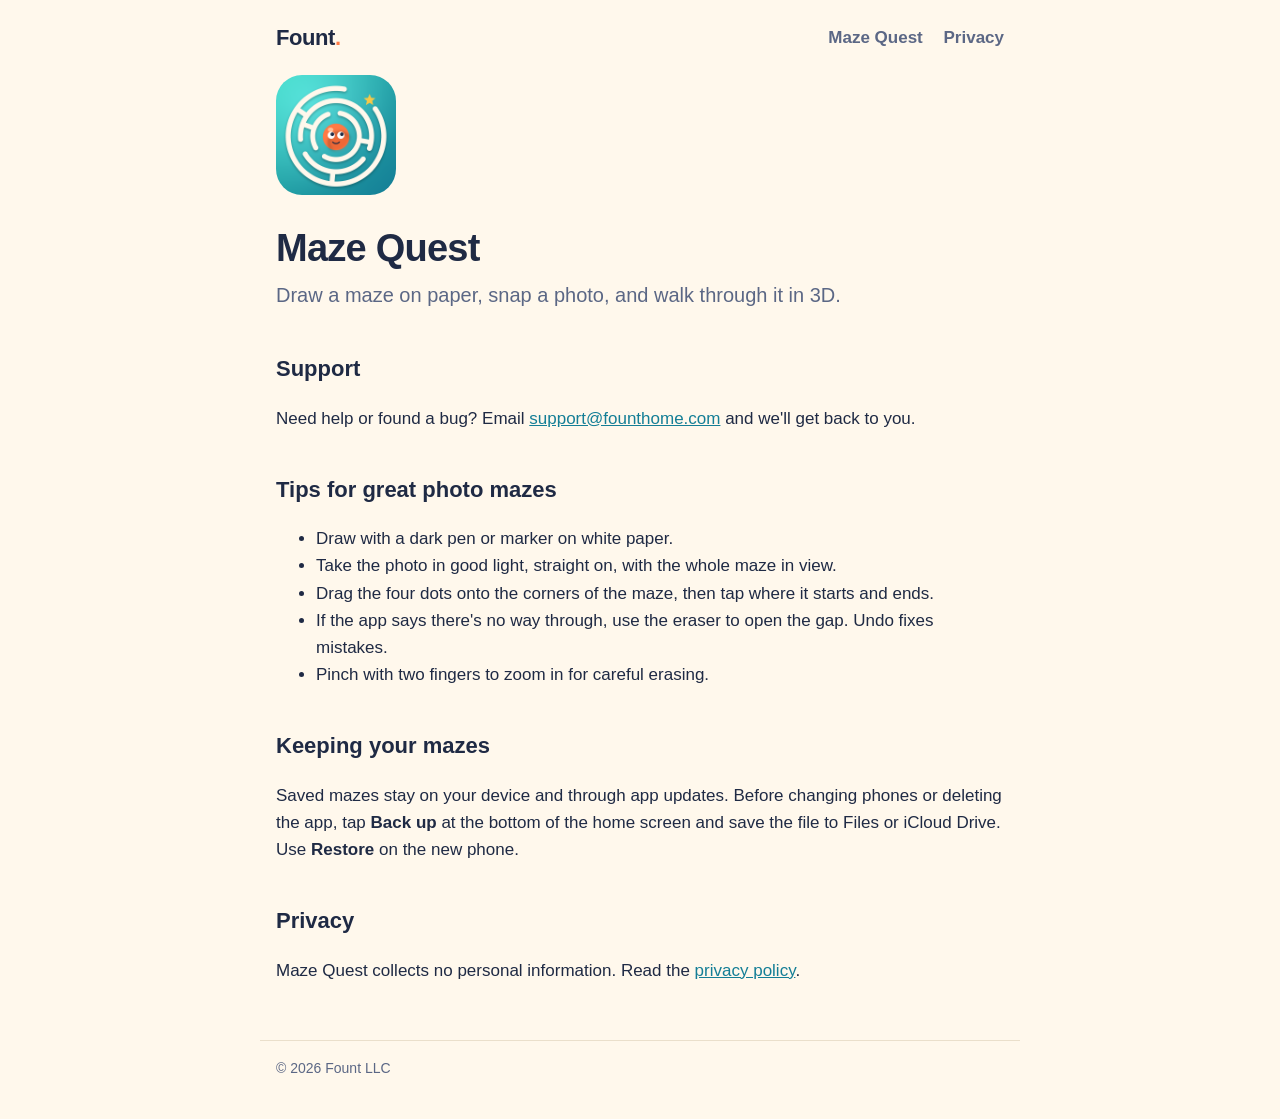
==== maze-quest/index.html @ c5fb740f "Fount LLC website for founthome.com Home page for the company, a Maze Quest support page and the pri" ====
<!doctype html>
<html lang="en">
<head>
  <meta charset="utf-8">
  <meta name="viewport" content="width=device-width, initial-scale=1">
  <title>Maze Quest</title>
  <meta name="description" content="Draw a maze on paper, snap a photo, and walk through it in 3D.">
  <link rel="icon" href="/favicon.png">
  <link rel="apple-touch-icon" href="/apple-touch-icon.png">
  <link rel="stylesheet" href="/styles.css">
</head>
<body>
<header>
  <a class="brand" href="/">Fount<span>.</span></a>
  <nav>
    <a href="/maze-quest/">Maze Quest</a>
    <a href="/maze-quest/privacy.html">Privacy</a>
  </nav>
</header>

<main>
  <img class="hero-icon" src="/maze-quest/icon.png" alt="Maze Quest app icon">
  <h1>Maze Quest</h1>
  <p class="lead">Draw a maze on paper, snap a photo, and walk through it in 3D.</p>

  <h2>Support</h2>
  <p>Need help or found a bug? Email <a href="mailto:support@founthome.com">support@founthome.com</a> and we'll get back to you.</p>

  <h2>Tips for great photo mazes</h2>
  <ul>
    <li>Draw with a dark pen or marker on white paper.</li>
    <li>Take the photo in good light, straight on, with the whole maze in view.</li>
    <li>Drag the four dots onto the corners of the maze, then tap where it starts and ends.</li>
    <li>If the app says there's no way through, use the eraser to open the gap. Undo fixes mistakes.</li>
    <li>Pinch with two fingers to zoom in for careful erasing.</li>
  </ul>

  <h2>Keeping your mazes</h2>
  <p>Saved mazes stay on your device and through app updates. Before changing phones or deleting the app, tap <strong>Back up</strong> at the bottom of the home screen and save the file to Files or iCloud Drive. Use <strong>Restore</strong> on the new phone.</p>

  <h2>Privacy</h2>
  <p>Maze Quest collects no personal information. Read the <a href="/maze-quest/privacy.html">privacy policy</a>.</p>
</main>

<footer>© 2026 Fount LLC</footer>
</body>
</html>
---- styles.css ----
:root {
  color-scheme: light;
  --bg: #FFF8EC;
  --surface: #FFFFFF;
  --text: #1F2A44;
  --muted: #5B6785;
  --teal: #147E96;
  --orange: #FF7A45;
  --line: #EADFCB;
}

* { box-sizing: border-box; }

body {
  margin: 0;
  background: var(--bg);
  color: var(--text);
  font: 17px/1.6 -apple-system, BlinkMacSystemFont, "Segoe UI", Roboto, sans-serif;
}

a { color: var(--teal); }

header, main, footer {
  max-width: 760px;
  margin: 0 auto;
  padding: 0 16px;
}

header {
  display: flex;
  align-items: center;
  justify-content: space-between;
  gap: 16px;
  padding-top: 20px;
  padding-bottom: 20px;
}

.brand {
  font-weight: 800;
  font-size: 22px;
  color: var(--text);
  text-decoration: none;
  letter-spacing: -0.02em;
}

.brand span { color: var(--orange); }

nav a {
  margin-left: 16px;
  color: var(--muted);
  text-decoration: none;
  font-weight: 600;
}

nav a:hover { color: var(--text); }

h1 { font-size: 38px; line-height: 1.15; margin: 24px 0 8px; letter-spacing: -0.02em; }
h2 { font-size: 22px; margin-top: 40px; }
.lead { font-size: 20px; color: var(--muted); margin-top: 0; }
.muted { color: var(--muted); }

.card {
  display: flex;
  gap: 20px;
  align-items: center;
  background: var(--surface);
  border: 1px solid var(--line);
  border-radius: 20px;
  padding: 20px;
  margin-top: 16px;
}

.card img { width: 96px; height: 96px; border-radius: 22px; flex: none; }
.card h3 { margin: 0 0 4px; font-size: 21px; }
.card p { margin: 0 0 8px; }

.badge {
  display: inline-block;
  background: var(--orange);
  color: #fff;
  font-weight: 700;
  font-size: 13px;
  border-radius: 999px;
  padding: 2px 10px;
}

.links a { margin-right: 14px; font-weight: 600; }

.hero-icon { width: 120px; height: 120px; border-radius: 26px; }

footer {
  border-top: 1px solid var(--line);
  margin-top: 56px;
  padding-top: 16px;
  padding-bottom: 40px;
  color: var(--muted);
  font-size: 14px;
}

@media (max-width: 520px) {
  h1 { font-size: 30px; }
  .card { flex-direction: column; align-items: flex-start; }
  nav a { margin-left: 12px; }
}
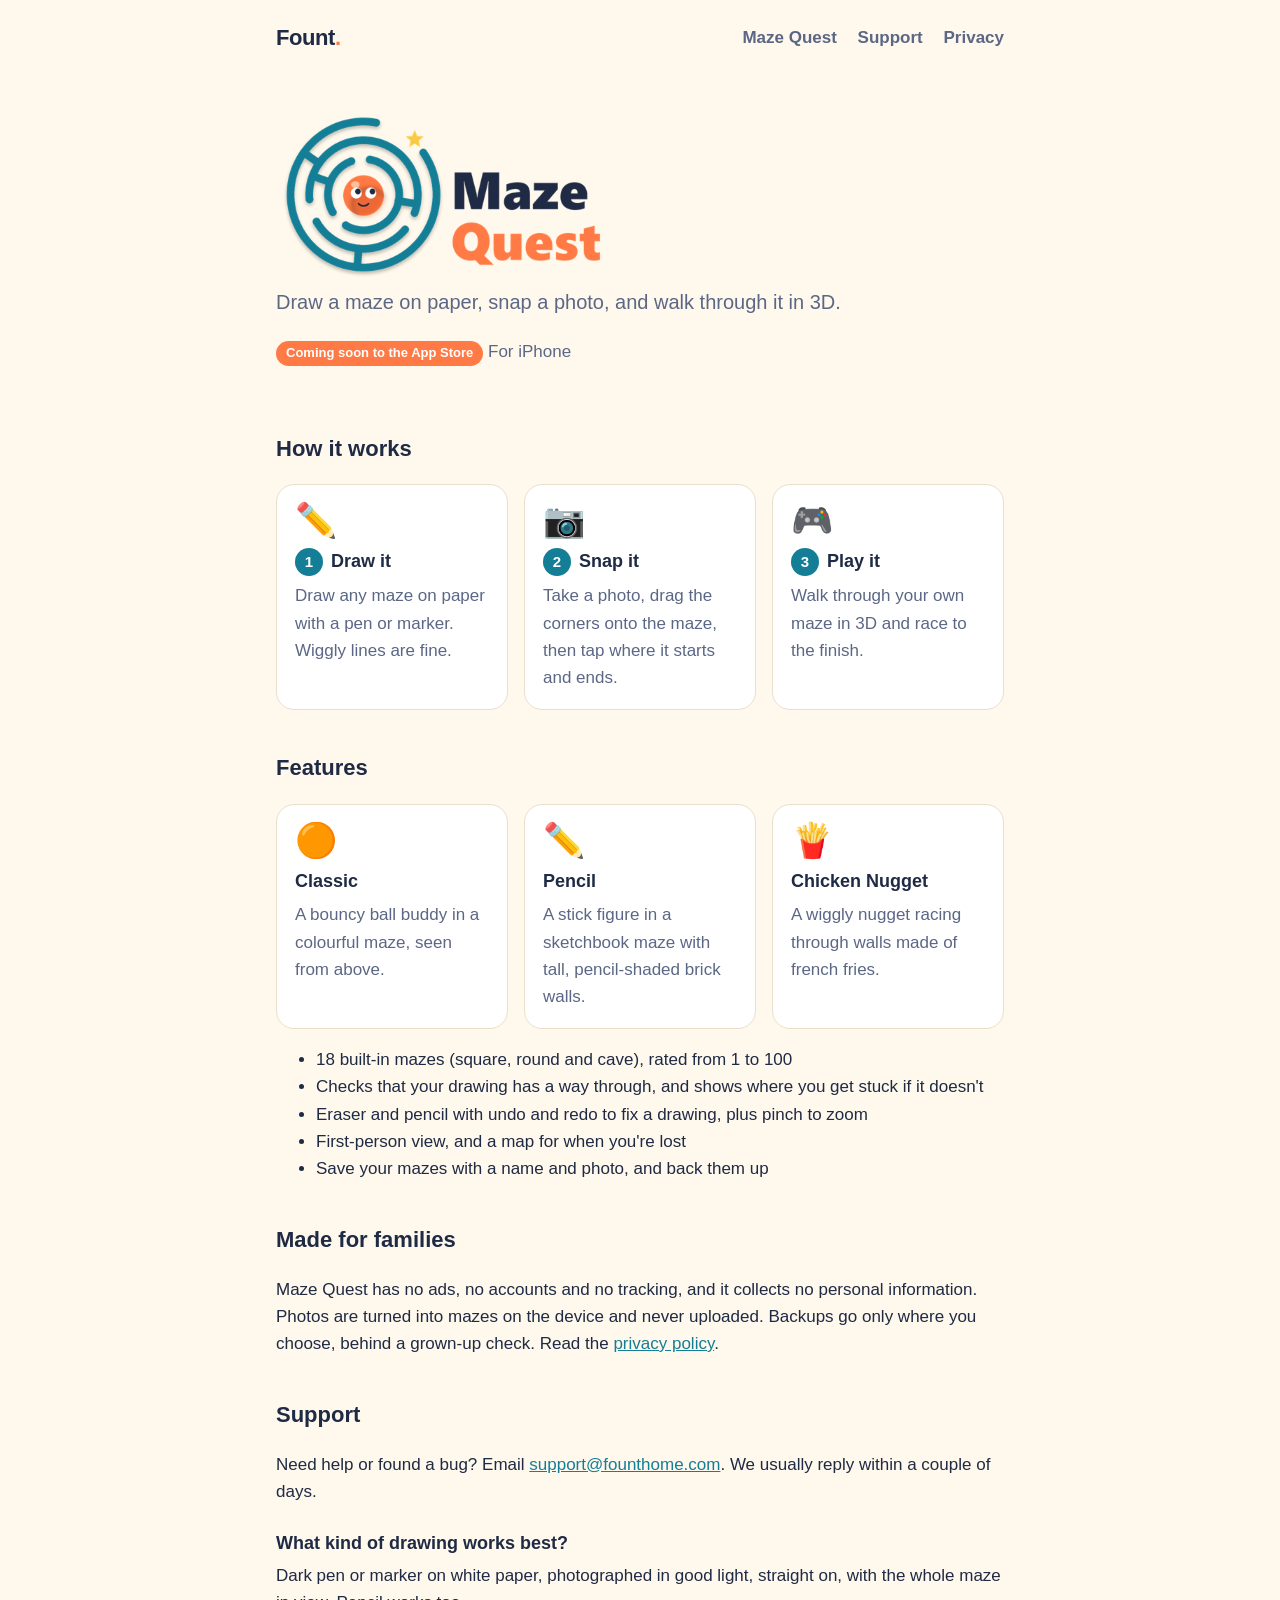
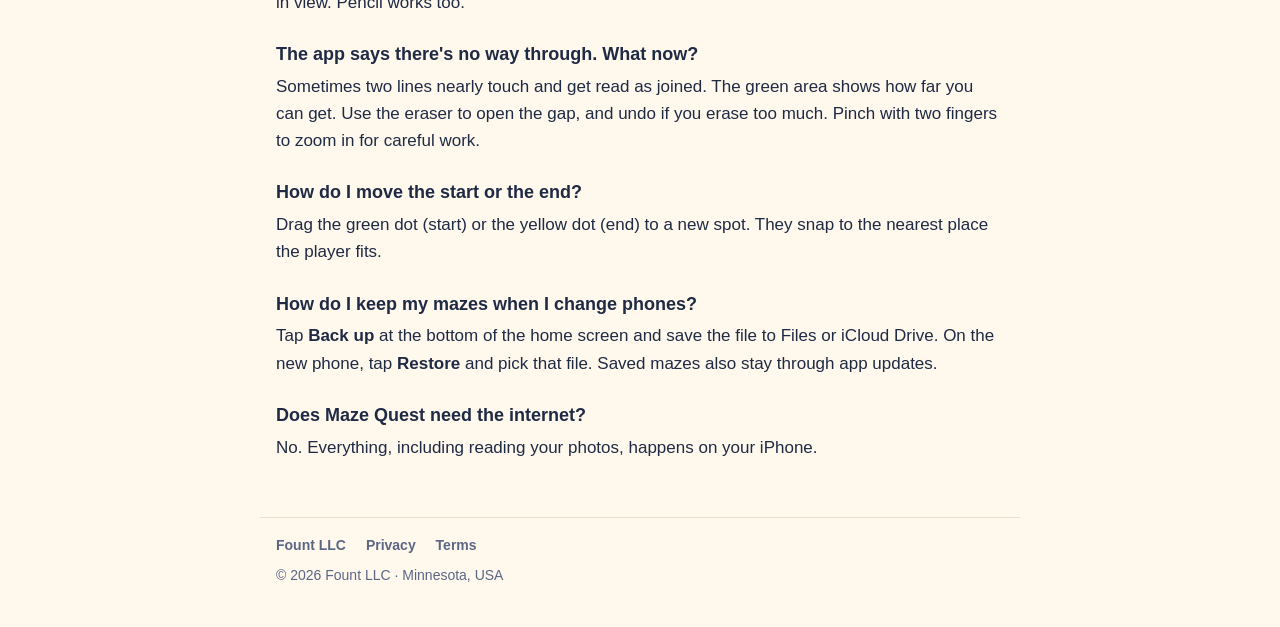
==== commit ca9dd282: "Fuller Fount LLC website for Apple's organization review About, values, contact, a full Maze Quest p" ====
--- a/maze-quest/index.html
+++ b/maze-quest/index.html
@@ -3,8 +3,8 @@
 <head>
   <meta charset="utf-8">
   <meta name="viewport" content="width=device-width, initial-scale=1">
-  <title>Maze Quest</title>
-  <meta name="description" content="Draw a maze on paper, snap a photo, and walk through it in 3D.">
+  <title>Maze Quest: draw a maze, walk through it in 3D</title>
+  <meta name="description" content="Maze Quest turns mazes drawn on paper into 3D worlds you can walk through. By Fount LLC.">
   <link rel="icon" href="/favicon.png">
   <link rel="apple-touch-icon" href="/apple-touch-icon.png">
   <link rel="stylesheet" href="/styles.css">
@@ -14,34 +14,94 @@
   <a class="brand" href="/">Fount<span>.</span></a>
   <nav>
     <a href="/maze-quest/">Maze Quest</a>
+    <a href="#support">Support</a>
     <a href="/maze-quest/privacy.html">Privacy</a>
   </nav>
 </header>
 
 <main>
-  <img class="hero-icon" src="/maze-quest/icon.png" alt="Maze Quest app icon">
-  <h1>Maze Quest</h1>
-  <p class="lead">Draw a maze on paper, snap a photo, and walk through it in 3D.</p>
+  <section class="hero">
+    <img class="hero-logo" src="/maze-quest/logo.png" alt="Maze Quest logo">
+    <p class="lead">Draw a maze on paper, snap a photo, and walk through it in 3D.</p>
+    <p><span class="badge">Coming soon to the App Store</span> <span class="muted">For iPhone</span></p>
+  </section>
 
-  <h2>Support</h2>
-  <p>Need help or found a bug? Email <a href="mailto:support@founthome.com">support@founthome.com</a> and we'll get back to you.</p>
+  <h2>How it works</h2>
+  <div class="grid steps">
+    <div class="tile">
+      <div class="emoji">✏️</div>
+      <h3>Draw it</h3>
+      <p>Draw any maze on paper with a pen or marker. Wiggly lines are fine.</p>
+    </div>
+    <div class="tile">
+      <div class="emoji">📷</div>
+      <h3>Snap it</h3>
+      <p>Take a photo, drag the corners onto the maze, then tap where it starts and ends.</p>
+    </div>
+    <div class="tile">
+      <div class="emoji">🎮</div>
+      <h3>Play it</h3>
+      <p>Walk through your own maze in 3D and race to the finish.</p>
+    </div>
+  </div>
 
-  <h2>Tips for great photo mazes</h2>
+  <h2>Features</h2>
+  <div class="grid">
+    <div class="tile">
+      <div class="emoji">🟠</div>
+      <h3>Classic</h3>
+      <p>A bouncy ball buddy in a colourful maze, seen from above.</p>
+    </div>
+    <div class="tile">
+      <div class="emoji">✏️</div>
+      <h3>Pencil</h3>
+      <p>A stick figure in a sketchbook maze with tall, pencil-shaded brick walls.</p>
+    </div>
+    <div class="tile">
+      <div class="emoji">🍟</div>
+      <h3>Chicken Nugget</h3>
+      <p>A wiggly nugget racing through walls made of french fries.</p>
+    </div>
+  </div>
   <ul>
-    <li>Draw with a dark pen or marker on white paper.</li>
-    <li>Take the photo in good light, straight on, with the whole maze in view.</li>
-    <li>Drag the four dots onto the corners of the maze, then tap where it starts and ends.</li>
-    <li>If the app says there's no way through, use the eraser to open the gap. Undo fixes mistakes.</li>
-    <li>Pinch with two fingers to zoom in for careful erasing.</li>
+    <li>18 built-in mazes (square, round and cave), rated from 1 to 100</li>
+    <li>Checks that your drawing has a way through, and shows where you get stuck if it doesn't</li>
+    <li>Eraser and pencil with undo and redo to fix a drawing, plus pinch to zoom</li>
+    <li>First-person view, and a map for when you're lost</li>
+    <li>Save your mazes with a name and photo, and back them up</li>
   </ul>
 
-  <h2>Keeping your mazes</h2>
-  <p>Saved mazes stay on your device and through app updates. Before changing phones or deleting the app, tap <strong>Back up</strong> at the bottom of the home screen and save the file to Files or iCloud Drive. Use <strong>Restore</strong> on the new phone.</p>
+  <h2>Made for families</h2>
+  <p>Maze Quest has no ads, no accounts and no tracking, and it collects no personal information. Photos are turned into mazes on the device and never uploaded. Backups go only where you choose, behind a grown-up check. Read the <a href="/maze-quest/privacy.html">privacy policy</a>.</p>
 
-  <h2>Privacy</h2>
-  <p>Maze Quest collects no personal information. Read the <a href="/maze-quest/privacy.html">privacy policy</a>.</p>
+  <h2 id="support">Support</h2>
+  <p>Need help or found a bug? Email <a href="mailto:support@founthome.com">support@founthome.com</a>. We usually reply within a couple of days.</p>
+
+  <div class="faq">
+    <h3>What kind of drawing works best?</h3>
+    <p>Dark pen or marker on white paper, photographed in good light, straight on, with the whole maze in view. Pencil works too.</p>
+
+    <h3>The app says there's no way through. What now?</h3>
+    <p>Sometimes two lines nearly touch and get read as joined. The green area shows how far you can get. Use the eraser to open the gap, and undo if you erase too much. Pinch with two fingers to zoom in for careful work.</p>
+
+    <h3>How do I move the start or the end?</h3>
+    <p>Drag the green dot (start) or the yellow dot (end) to a new spot. They snap to the nearest place the player fits.</p>
+
+    <h3>How do I keep my mazes when I change phones?</h3>
+    <p>Tap <strong>Back up</strong> at the bottom of the home screen and save the file to Files or iCloud Drive. On the new phone, tap <strong>Restore</strong> and pick that file. Saved mazes also stay through app updates.</p>
+
+    <h3>Does Maze Quest need the internet?</h3>
+    <p>No. Everything, including reading your photos, happens on your iPhone.</p>
+  </div>
 </main>
 
-<footer>© 2026 Fount LLC</footer>
+<footer>
+  <nav>
+    <a href="/">Fount LLC</a>
+    <a href="/maze-quest/privacy.html">Privacy</a>
+    <a href="/maze-quest/terms.html">Terms</a>
+  </nav>
+  © 2026 Fount LLC · Minnesota, USA
+</footer>
 </body>
 </html>
--- a/styles.css
+++ b/styles.css
@@ -102,3 +102,57 @@
   .card { flex-direction: column; align-items: flex-start; }
   nav a { margin-left: 12px; }
 }
+
+/* Sections, buttons and grids for the fuller pages */
+.hero { padding: 24px 0 8px; }
+.hero h1 { font-size: 46px; }
+.hero-logo { width: 100%; max-width: 420px; height: auto; display: block; margin: 8px 0 4px; }
+
+.buttons { display: flex; flex-wrap: wrap; gap: 12px; margin: 20px 0 8px; }
+.button {
+  display: inline-block;
+  padding: 12px 22px;
+  border-radius: 999px;
+  background: var(--orange);
+  color: #fff;
+  font-weight: 700;
+  text-decoration: none;
+}
+.button.secondary { background: var(--surface); color: var(--teal); border: 2px solid var(--teal); }
+
+.grid { display: grid; grid-template-columns: repeat(auto-fit, minmax(210px, 1fr)); gap: 16px; margin-top: 16px; }
+.tile {
+  background: var(--surface);
+  border: 1px solid var(--line);
+  border-radius: 18px;
+  padding: 18px;
+}
+.tile .emoji { font-size: 34px; line-height: 1; }
+.tile h3 { margin: 10px 0 6px; font-size: 18px; }
+.tile p { margin: 0; color: var(--muted); }
+
+.steps { counter-reset: step; }
+.steps .tile h3::before {
+  counter-increment: step;
+  content: counter(step);
+  display: inline-flex;
+  align-items: center;
+  justify-content: center;
+  width: 28px;
+  height: 28px;
+  margin-right: 8px;
+  border-radius: 50%;
+  background: var(--teal);
+  color: #fff;
+  font-size: 15px;
+}
+
+.faq h3 { font-size: 18px; margin: 24px 0 4px; }
+.faq p { margin: 0; }
+
+footer nav { margin-bottom: 8px; }
+footer nav a { margin: 0 16px 0 0; font-size: 14px; }
+
+@media (max-width: 520px) {
+  .hero h1 { font-size: 34px; }
+}
